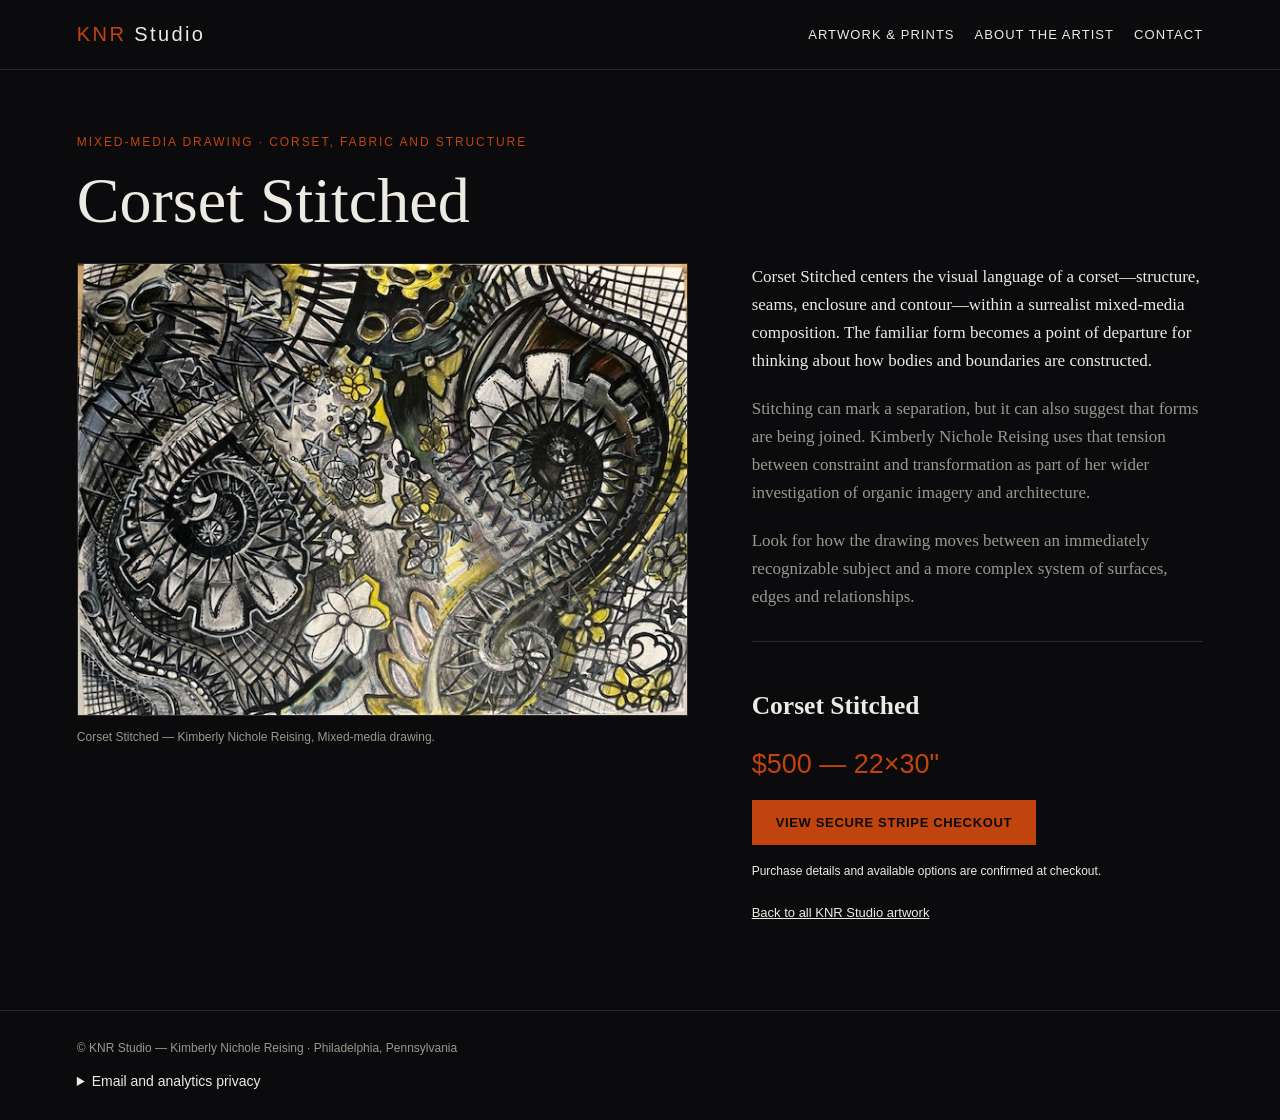
==== corset-stitched.html @ 77473699 "Add dedicated SEO artwork pages for nine remaining KNR Studio works" ====
<!DOCTYPE html>
<html lang="en">
<head>
<meta charset="UTF-8">
<meta name="viewport" content="width=device-width, initial-scale=1.0">
<title>Corset Stitched | Surrealist Figurative Artwork | KNR Studio</title>
<meta name="description" content="Explore Corset Stitched, a 22 × 30 inch mixed-media artwork about fabric, structure and transformation by Philadelphia artist Kimberly Nichole Reising.">
<meta name="robots" content="index, follow, max-image-preview:large">
<link rel="canonical" href="https://kimberlyreising.com/corset-stitched.html">
<meta property="og:type" content="article">
<meta property="og:site_name" content="KNR Studio">
<meta property="og:title" content="Corset Stitched | Surrealist Figurative Artwork | KNR Studio">
<meta property="og:description" content="Explore Corset Stitched, a 22 × 30 inch mixed-media artwork about fabric, structure and transformation by Philadelphia artist Kimberly Nichole Reising.">
<meta property="og:url" content="https://kimberlyreising.com/corset-stitched.html">
<meta property="og:image" content="https://kimberlyreising.com/images/csxx.jpg">
<meta property="og:image:alt" content="Corset Stitched, mixed media by Kimberly Nichole Reising">
<meta name="twitter:card" content="summary_large_image">
<meta name="twitter:title" content="Corset Stitched | Surrealist Figurative Artwork | KNR Studio">
<meta name="twitter:description" content="Explore Corset Stitched, a 22 × 30 inch mixed-media artwork about fabric, structure and transformation by Philadelphia artist Kimberly Nichole Reising.">
<meta name="twitter:image" content="https://kimberlyreising.com/images/csxx.jpg">
<script type="application/ld+json">{"@context":"https://schema.org","@type":"VisualArtwork","name":"Corset Stitched","description":"Explore Corset Stitched, a 22 × 30 inch mixed-media artwork about fabric, structure and transformation by Philadelphia artist Kimberly Nichole Reising.","url":"https://kimberlyreising.com/corset-stitched.html","image":"https://kimberlyreising.com/images/csxx.jpg","artMedium":"Mixed-media drawing","creator":{"@type":"Person","name":"Kimberly Nichole Reising","url":"https://kimberlyreising.com/"}}</script>
<script src="assets/studio-config.js" defer></script>
<script src="assets/studio.js" defer></script>
<link rel="stylesheet" href="assets/studio.css">
<style>
:root{--ink:#0B0B0D;--bone:#EDEAE3;--rust:#C1440E;--line:#2A2A2D;--dim:#9C978D}
*{box-sizing:border-box}
html{scroll-behavior:smooth}
body{margin:0;background:var(--ink);color:var(--bone);font:17px/1.65 Georgia,serif}
a{color:var(--bone)}
a:focus-visible,button:focus-visible{outline:2px solid var(--rust);outline-offset:4px}
.site-header{padding:23px 6vw;border-bottom:1px solid var(--line);display:flex;align-items:center;justify-content:space-between;gap:20px;flex-wrap:wrap}
.brand{font:20px Arial,sans-serif;letter-spacing:.12em;text-decoration:none}
.brand span{color:var(--rust)}
.topnav{font:13px Arial,sans-serif;letter-spacing:.08em;text-transform:uppercase}
.topnav a{margin-left:20px;text-decoration:none}
main{max-width:1330px;padding:65px 6vw 90px;margin:auto}
.eyebrow{color:var(--rust);font:12px Arial,sans-serif;letter-spacing:.16em;text-transform:uppercase}
h1{font-weight:400;font-size:clamp(36px,5vw,66px);line-height:1.12;max-width:15ch;margin:16px 0 26px}
.artwork{display:grid;grid-template-columns:minmax(0,1.15fr) minmax(280px,.85fr);gap:clamp(24px,5vw,80px);align-items:start}
figure{margin:0}
figure img{display:block;width:100%;height:auto;max-height:85vh;object-fit:contain;background:#151517;border:1px solid var(--line)}
figcaption{font:12px/1.5 Arial,sans-serif;color:var(--dim);margin-top:12px}
.copy p{color:var(--dim);margin:0 0 20px}
.copy p:first-of-type{color:var(--bone)}
.listing{border-top:1px solid var(--line);margin-top:30px;padding-top:22px}
.price{font:27px Arial,sans-serif;color:var(--rust);margin:10px 0 20px}
.cta{display:inline-block;background:var(--rust);color:var(--ink);text-decoration:none;padding:15px 24px;font:700 13px Arial,sans-serif;letter-spacing:.05em;text-transform:uppercase}
.back{display:block;margin-top:25px;font:13px Arial,sans-serif}
.site-footer{padding:28px 6vw;border-top:1px solid var(--line);font:12px/1.6 Arial,sans-serif;color:var(--dim)}
.site-footer a{color:var(--bone)}
.studio-privacy{max-width:700px;margin-top:12px}
.studio-privacy summary{cursor:pointer}
.studio-settings{margin-top:8px}
@media(max-width:780px){main{padding-top:40px}.artwork{grid-template-columns:1fr}.topnav a{margin-left:0;margin-right:16px}}
</style>
</head>
<body>
<header class="site-header"><a class="brand" href="/"><span>KNR</span> Studio</a><nav class="topnav" aria-label="Studio navigation"><a href="/#prints">Artwork &amp; prints</a><a href="/#about">About the artist</a><a href="/#contact">Contact</a></nav></header>
<main>
<div class="eyebrow">Mixed-media drawing · Corset, fabric and structure</div>
<h1>Corset Stitched</h1>
<div class="artwork">
<figure><img src="images/csxx.jpg" alt="Corset Stitched, mixed media by Kimberly Nichole Reising" decoding="async" fetchpriority="high" width="640" height="474"><figcaption>Corset Stitched — Kimberly Nichole Reising, Mixed-media drawing.</figcaption></figure>
<div class="copy">
<p>Corset Stitched centers the visual language of a corset—structure, seams, enclosure and contour—within a surrealist mixed-media composition. The familiar form becomes a point of departure for thinking about how bodies and boundaries are constructed.</p>
<p>Stitching can mark a separation, but it can also suggest that forms are being joined. Kimberly Nichole Reising uses that tension between constraint and transformation as part of her wider investigation of organic imagery and architecture.</p>
<p>Look for how the drawing moves between an immediately recognizable subject and a more complex system of surfaces, edges and relationships.</p>
<div class="listing piece"><h2>Corset Stitched</h2><div class="price">$500 — 22×30"</div>
<a class="cta" href="https://buy.stripe.com/28EdR9egC7cheGgawe7EQ0d" target="_blank" rel="noopener noreferrer">View secure Stripe checkout</a>
<p style="margin-top:17px;font:12px/1.5 Arial,sans-serif">Purchase details and available options are confirmed at checkout.</p></div>
<a class="back" href="/#prints">Back to all KNR Studio artwork</a>
</div>
</div>
</main>
<footer class="site-footer">
<div>© KNR Studio — Kimberly Nichole Reising · Philadelphia, Pennsylvania</div>
<details id="studio-privacy" class="studio-privacy">
<summary>Email and analytics privacy</summary>
<p>Studio email signup is available on the <a href="/#studio-updates">homepage</a> and handled by Formspree with your explicit signup consent. KNR Studio uses Google Analytics for visits and artwork or support checkout clicks. Analytics may use cookies and browser information. No email addresses or form entries are included in analytics events. Existing browser opt-outs are honored; turning off analytics does not affect checkout.</p>
<button id="studio-analytics-settings" class="studio-settings" type="button" hidden>Analytics preferences</button>
</details>
</footer>
</body>
</html>
---- assets/studio.css ----
.studio-signup{scroll-margin-top:110px;display:grid;grid-template-columns:1fr 1fr;gap:36px;align-items:start;}
.studio-signup h2{font-size:clamp(28px,3.5vw,42px);margin-bottom:16px;}
.studio-signup p{max-width:48ch;color:var(--dim);font-size:16px;}
.studio-signup form{margin:0;max-width:560px;}
.studio-signup label{display:block;font:16px/1.5 Arial,sans-serif;}
.studio-signup input[type=email]{font-size:16px;}
.studio-signup .studio-consent{display:flex;gap:12px;align-items:flex-start;margin:4px 0 22px;font-size:14px;color:var(--bone);}
.studio-consent input{width:18px;height:18px;flex-shrink:0;margin:3px 0 0;accent-color:var(--rust);}
.studio-signup .cta{border:1px solid var(--rust);cursor:pointer;color:var(--bone);font-size:14px;}
.studio-signup .cta:disabled{opacity:.65;cursor:wait;}
.studio-signup .studio-status{margin-top:16px;color:var(--bone);min-height:1.5em;font:16px/1.5 Arial,sans-serif;}
.studio-signup .studio-note{margin-top:12px;font:14px/1.5 Arial,sans-serif;}
.studio-note a,.studio-follow,.studio-privacy a{color:var(--bone);text-underline-offset:4px;}
.studio-follow{display:block;margin-top:24px;font:14px/1.5 Arial,sans-serif;max-width:max-content;}
.studio-signup input:focus-visible,.studio-signup button:focus-visible,.studio-follow:focus-visible,.studio-settings:focus-visible{outline:2px solid var(--bone);outline-offset:5px;}
.studio-footer{flex-wrap:wrap;gap:24px;}
.studio-privacy{width:100%;max-width:70ch;font-size:14px;}
.studio-privacy summary{color:var(--bone);cursor:pointer;}
.studio-privacy p{margin-top:12px;}
.studio-settings{display:block;border:0;background:transparent;color:var(--bone);text-decoration:underline;text-underline-offset:4px;font:14px/1.5 Arial,sans-serif;cursor:pointer;margin-top:12px;}

.studio-settings[hidden]{display:none;}





@media(max-width:700px){.studio-signup{grid-template-columns:1fr;gap:24px;}header{flex-wrap:wrap;gap:14px;padding:18px 6vw;}nav{display:flex;flex-wrap:wrap;gap:10px 18px;}nav a{margin-left:0;}.studio-signup{scroll-margin-top:160px;}}
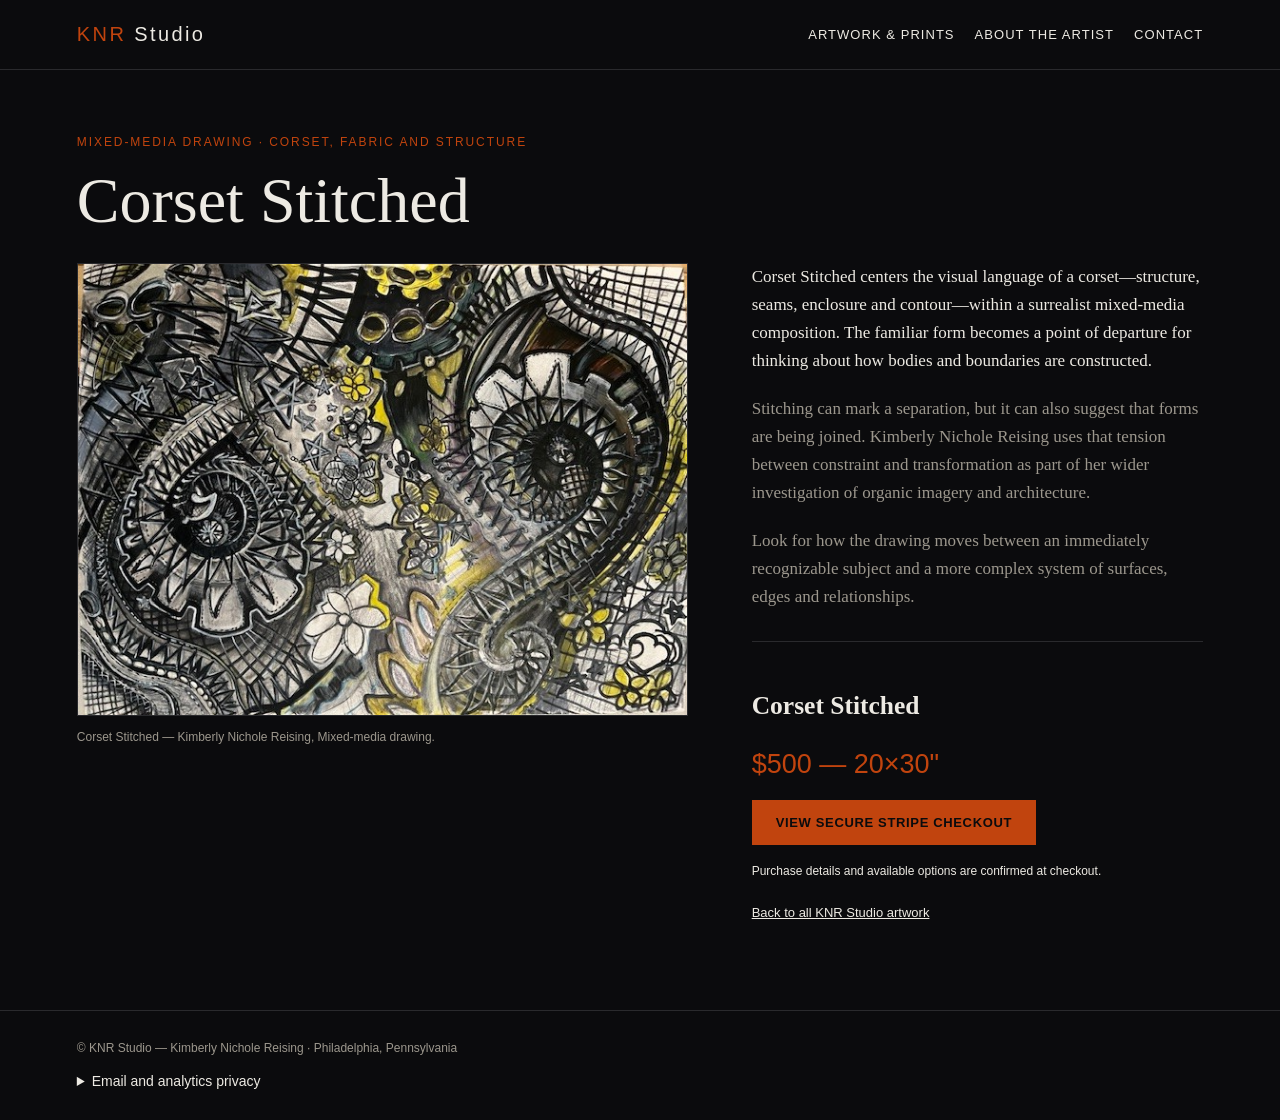
==== commit 6fc3583d: "Correct artwork dimensions to 20 × 30 inches across gallery and artwork metadata" ====
--- a/corset-stitched.html
+++ b/corset-stitched.html
@@ -4,21 +4,21 @@
 <meta charset="UTF-8">
 <meta name="viewport" content="width=device-width, initial-scale=1.0">
 <title>Corset Stitched | Surrealist Figurative Artwork | KNR Studio</title>
-<meta name="description" content="Explore Corset Stitched, a 22 × 30 inch mixed-media artwork about fabric, structure and transformation by Philadelphia artist Kimberly Nichole Reising.">
+<meta name="description" content="Explore Corset Stitched, a 20 × 30 inch mixed-media artwork about fabric, structure and transformation by Philadelphia artist Kimberly Nichole Reising.">
 <meta name="robots" content="index, follow, max-image-preview:large">
 <link rel="canonical" href="https://kimberlyreising.com/corset-stitched.html">
 <meta property="og:type" content="article">
 <meta property="og:site_name" content="KNR Studio">
 <meta property="og:title" content="Corset Stitched | Surrealist Figurative Artwork | KNR Studio">
-<meta property="og:description" content="Explore Corset Stitched, a 22 × 30 inch mixed-media artwork about fabric, structure and transformation by Philadelphia artist Kimberly Nichole Reising.">
+<meta property="og:description" content="Explore Corset Stitched, a 20 × 30 inch mixed-media artwork about fabric, structure and transformation by Philadelphia artist Kimberly Nichole Reising.">
 <meta property="og:url" content="https://kimberlyreising.com/corset-stitched.html">
 <meta property="og:image" content="https://kimberlyreising.com/images/csxx.jpg">
 <meta property="og:image:alt" content="Corset Stitched, mixed media by Kimberly Nichole Reising">
 <meta name="twitter:card" content="summary_large_image">
 <meta name="twitter:title" content="Corset Stitched | Surrealist Figurative Artwork | KNR Studio">
-<meta name="twitter:description" content="Explore Corset Stitched, a 22 × 30 inch mixed-media artwork about fabric, structure and transformation by Philadelphia artist Kimberly Nichole Reising.">
+<meta name="twitter:description" content="Explore Corset Stitched, a 20 × 30 inch mixed-media artwork about fabric, structure and transformation by Philadelphia artist Kimberly Nichole Reising.">
 <meta name="twitter:image" content="https://kimberlyreising.com/images/csxx.jpg">
-<script type="application/ld+json">{"@context":"https://schema.org","@type":"VisualArtwork","name":"Corset Stitched","description":"Explore Corset Stitched, a 22 × 30 inch mixed-media artwork about fabric, structure and transformation by Philadelphia artist Kimberly Nichole Reising.","url":"https://kimberlyreising.com/corset-stitched.html","image":"https://kimberlyreising.com/images/csxx.jpg","artMedium":"Mixed-media drawing","creator":{"@type":"Person","name":"Kimberly Nichole Reising","url":"https://kimberlyreising.com/"}}</script>
+<script type="application/ld+json">{"@context":"https://schema.org","@type":"VisualArtwork","name":"Corset Stitched","description":"Explore Corset Stitched, a 20 × 30 inch mixed-media artwork about fabric, structure and transformation by Philadelphia artist Kimberly Nichole Reising.","url":"https://kimberlyreising.com/corset-stitched.html","image":"https://kimberlyreising.com/images/csxx.jpg","artMedium":"Mixed-media drawing","creator":{"@type":"Person","name":"Kimberly Nichole Reising","url":"https://kimberlyreising.com/"}}</script>
 <script src="assets/studio-config.js" defer></script>
 <script src="assets/studio.js" defer></script>
 <link rel="stylesheet" href="assets/studio.css">
@@ -66,7 +66,7 @@
 <p>Corset Stitched centers the visual language of a corset—structure, seams, enclosure and contour—within a surrealist mixed-media composition. The familiar form becomes a point of departure for thinking about how bodies and boundaries are constructed.</p>
 <p>Stitching can mark a separation, but it can also suggest that forms are being joined. Kimberly Nichole Reising uses that tension between constraint and transformation as part of her wider investigation of organic imagery and architecture.</p>
 <p>Look for how the drawing moves between an immediately recognizable subject and a more complex system of surfaces, edges and relationships.</p>
-<div class="listing piece"><h2>Corset Stitched</h2><div class="price">$500 — 22×30"</div>
+<div class="listing piece"><h2>Corset Stitched</h2><div class="price">$500 — 20×30"</div>
 <a class="cta" href="https://buy.stripe.com/28EdR9egC7cheGgawe7EQ0d" target="_blank" rel="noopener noreferrer">View secure Stripe checkout</a>
 <p style="margin-top:17px;font:12px/1.5 Arial,sans-serif">Purchase details and available options are confirmed at checkout.</p></div>
 <a class="back" href="/#prints">Back to all KNR Studio artwork</a>
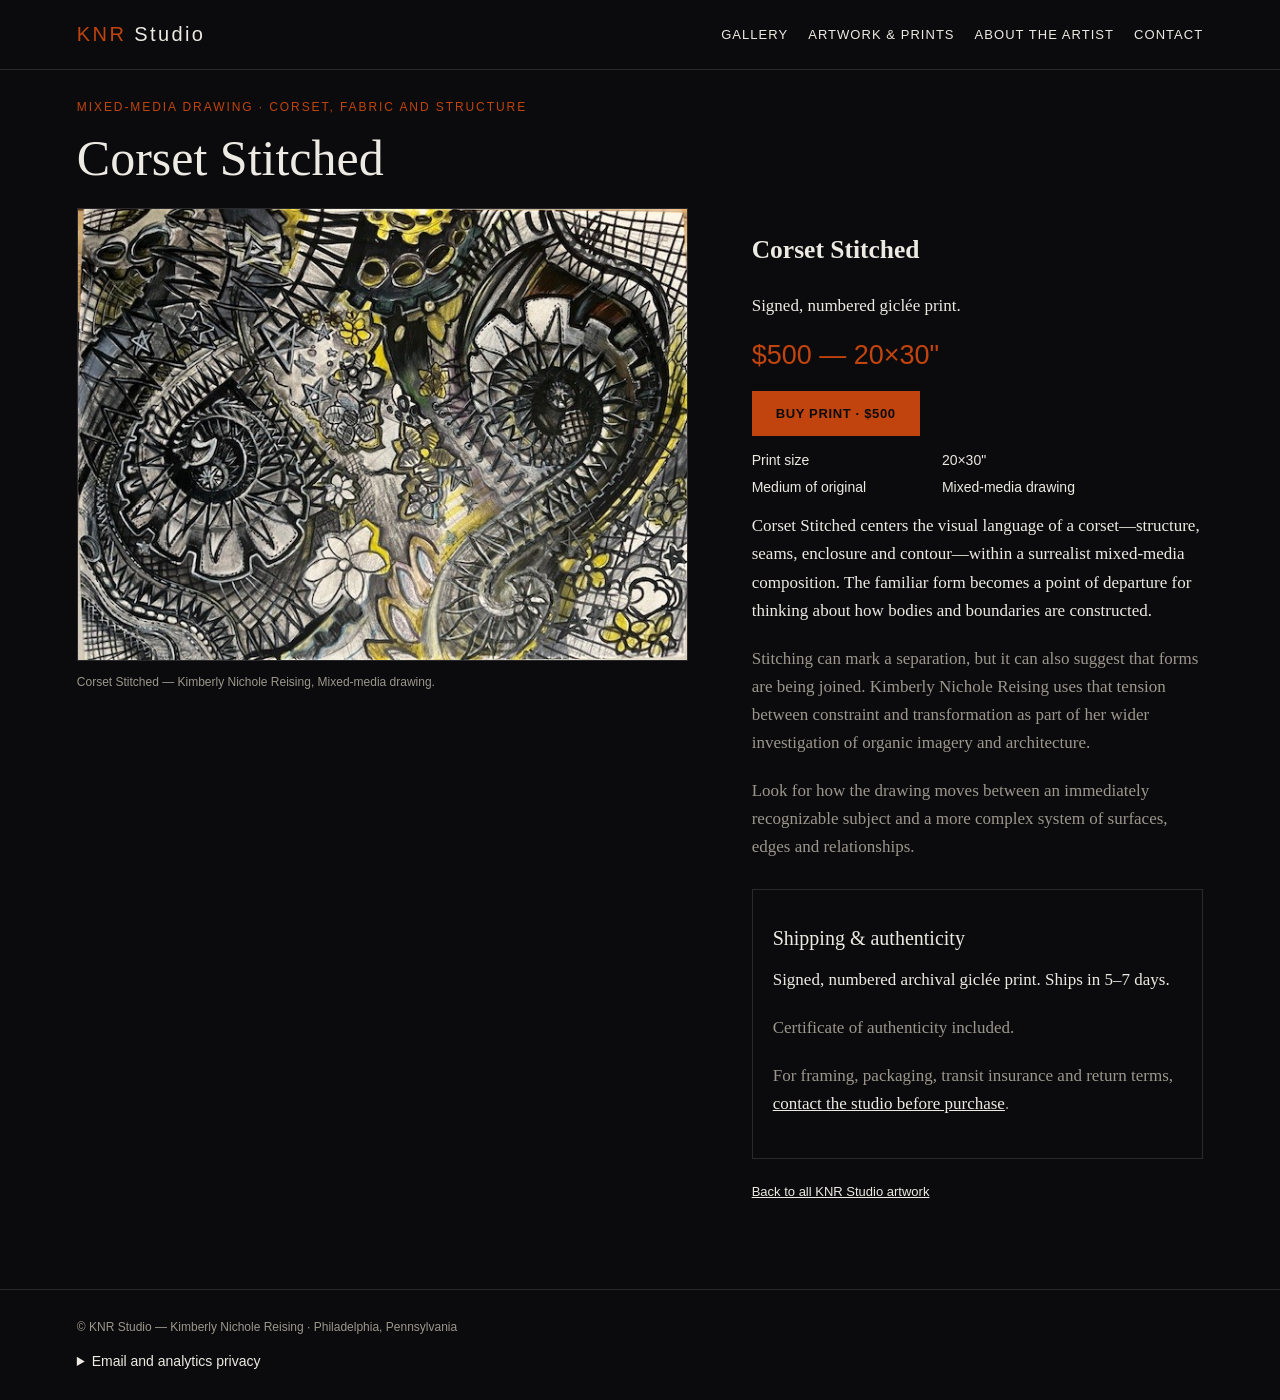
==== commit 781002f5: "Connect gallery and shop, clarify print offers, and add wallpaper signup" ====
--- a/corset-stitched.html
+++ b/corset-stitched.html
@@ -3,19 +3,19 @@
 <head>
 <meta charset="UTF-8">
 <meta name="viewport" content="width=device-width, initial-scale=1.0">
-<title>Corset Stitched | Surrealist Figurative Artwork | KNR Studio</title>
+<title>Corset Stitched | Surrealist Mixed-Media Drawing | Kimberly Reising, Philadelphia</title>
 <meta name="description" content="Explore Corset Stitched, a 20 × 30 inch mixed-media artwork about fabric, structure and transformation by Philadelphia artist Kimberly Nichole Reising.">
 <meta name="robots" content="index, follow, max-image-preview:large">
 <link rel="canonical" href="https://kimberlyreising.com/corset-stitched.html">
 <meta property="og:type" content="article">
 <meta property="og:site_name" content="KNR Studio">
-<meta property="og:title" content="Corset Stitched | Surrealist Figurative Artwork | KNR Studio">
+<meta property="og:title" content="Corset Stitched | Surrealist Mixed-Media Drawing | Kimberly Reising, Philadelphia">
 <meta property="og:description" content="Explore Corset Stitched, a 20 × 30 inch mixed-media artwork about fabric, structure and transformation by Philadelphia artist Kimberly Nichole Reising.">
 <meta property="og:url" content="https://kimberlyreising.com/corset-stitched.html">
 <meta property="og:image" content="https://kimberlyreising.com/images/csxx.jpg">
 <meta property="og:image:alt" content="Corset Stitched, mixed media by Kimberly Nichole Reising">
 <meta name="twitter:card" content="summary_large_image">
-<meta name="twitter:title" content="Corset Stitched | Surrealist Figurative Artwork | KNR Studio">
+<meta name="twitter:title" content="Corset Stitched | Surrealist Mixed-Media Drawing | Kimberly Reising, Philadelphia">
 <meta name="twitter:description" content="Explore Corset Stitched, a 20 × 30 inch mixed-media artwork about fabric, structure and transformation by Philadelphia artist Kimberly Nichole Reising.">
 <meta name="twitter:image" content="https://kimberlyreising.com/images/csxx.jpg">
 <script type="application/ld+json">{"@context":"https://schema.org","@type":"VisualArtwork","name":"Corset Stitched","description":"Explore Corset Stitched, a 20 × 30 inch mixed-media artwork about fabric, structure and transformation by Philadelphia artist Kimberly Nichole Reising.","url":"https://kimberlyreising.com/corset-stitched.html","image":"https://kimberlyreising.com/images/csxx.jpg","artMedium":"Mixed-media drawing","creator":{"@type":"Person","name":"Kimberly Nichole Reising","url":"https://kimberlyreising.com/"}}</script>
@@ -53,22 +53,25 @@
 .studio-privacy summary{cursor:pointer}
 .studio-settings{margin-top:8px}
 @media(max-width:780px){main{padding-top:40px}.artwork{grid-template-columns:1fr}.topnav a{margin-left:0;margin-right:16px}}
-</style>
+.art-facts{display:grid;grid-template-columns:1fr 1.5fr;gap:6px 16px;font:14px/1.5 Arial,sans-serif}.art-facts dd{margin:0}.shipping-trust{border:1px solid var(--line);padding:20px;margin-top:28px}.shipping-trust h2{font:20px Georgia,serif}.listing{margin-top:0;padding-top:0;border-top:0}h1{font-size:clamp(30px,4vw,50px);margin-bottom:22px}main{padding-top:30px}@media(max-width:780px){.copy{display:contents}.listing{grid-row:1}.artwork{gap:20px}.artwork figure{grid-row:2}.artwork .copy>p{margin:0}}</style>
+<script type="application/ld+json">{"@context": "https://schema.org", "@type": "Product", "name": "Corset Stitched \u2014 Signed, numbered gicl\u00e9e print", "image": "https://kimberlyreising.com/images/csxx.jpg", "description": "Signed, numbered archival gicl\u00e9e print of Corset Stitched by Kimberly Reising.", "offers": {"@type": "Offer", "price": "500", "priceCurrency": "USD", "url": "https://buy.stripe.com/28EdR9egC7cheGgawe7EQ0d", "availability": "https://schema.org/InStock"}}</script>
 </head>
 <body>
-<header class="site-header"><a class="brand" href="/"><span>KNR</span> Studio</a><nav class="topnav" aria-label="Studio navigation"><a href="/#prints">Artwork &amp; prints</a><a href="/#about">About the artist</a><a href="/#contact">Contact</a></nav></header>
+<header class="site-header"><a class="brand" href="https://gallery.kimberlyreising.com/"><span>KNR</span> Studio</a><nav class="topnav" aria-label="Studio navigation"><a href="https://gallery.kimberlyreising.com/">Gallery</a><a href="/#prints">Artwork &amp; prints</a><a href="/#about">About the artist</a><a href="/#contact">Contact</a></nav></header>
 <main>
 <div class="eyebrow">Mixed-media drawing · Corset, fabric and structure</div>
 <h1>Corset Stitched</h1>
 <div class="artwork">
 <figure><img src="images/csxx.jpg" alt="Corset Stitched, mixed media by Kimberly Nichole Reising" decoding="async" fetchpriority="high" width="640" height="474"><figcaption>Corset Stitched — Kimberly Nichole Reising, Mixed-media drawing.</figcaption></figure>
 <div class="copy">
+<div class="listing piece"><h2>Corset Stitched</h2><p>Signed, numbered giclée print.</p><div class="price">$500 — 20×30"</div>
+<a class="cta" href="https://buy.stripe.com/28EdR9egC7cheGgawe7EQ0d" target="_blank" rel="noopener noreferrer">Buy print · $500</a>
+<dl class="art-facts"><dt>Print size</dt><dd>20×30"</dd><dt>Medium of original</dt><dd>Mixed-media drawing</dd></dl></div>
 <p>Corset Stitched centers the visual language of a corset—structure, seams, enclosure and contour—within a surrealist mixed-media composition. The familiar form becomes a point of departure for thinking about how bodies and boundaries are constructed.</p>
 <p>Stitching can mark a separation, but it can also suggest that forms are being joined. Kimberly Nichole Reising uses that tension between constraint and transformation as part of her wider investigation of organic imagery and architecture.</p>
 <p>Look for how the drawing moves between an immediately recognizable subject and a more complex system of surfaces, edges and relationships.</p>
-<div class="listing piece"><h2>Corset Stitched</h2><div class="price">$500 — 20×30"</div>
-<a class="cta" href="https://buy.stripe.com/28EdR9egC7cheGgawe7EQ0d" target="_blank" rel="noopener noreferrer">View secure Stripe checkout</a>
-<p style="margin-top:17px;font:12px/1.5 Arial,sans-serif">Purchase details and available options are confirmed at checkout.</p></div>
+
+<aside class="shipping-trust"><h2>Shipping &amp; authenticity</h2><p>Signed, numbered archival giclée print. Ships in 5–7 days.</p><p>Certificate of authenticity included.</p><p>For framing, packaging, transit insurance and return terms, <a href="/#contact">contact the studio before purchase</a>.</p></aside>
 <a class="back" href="/#prints">Back to all KNR Studio artwork</a>
 </div>
 </div>
